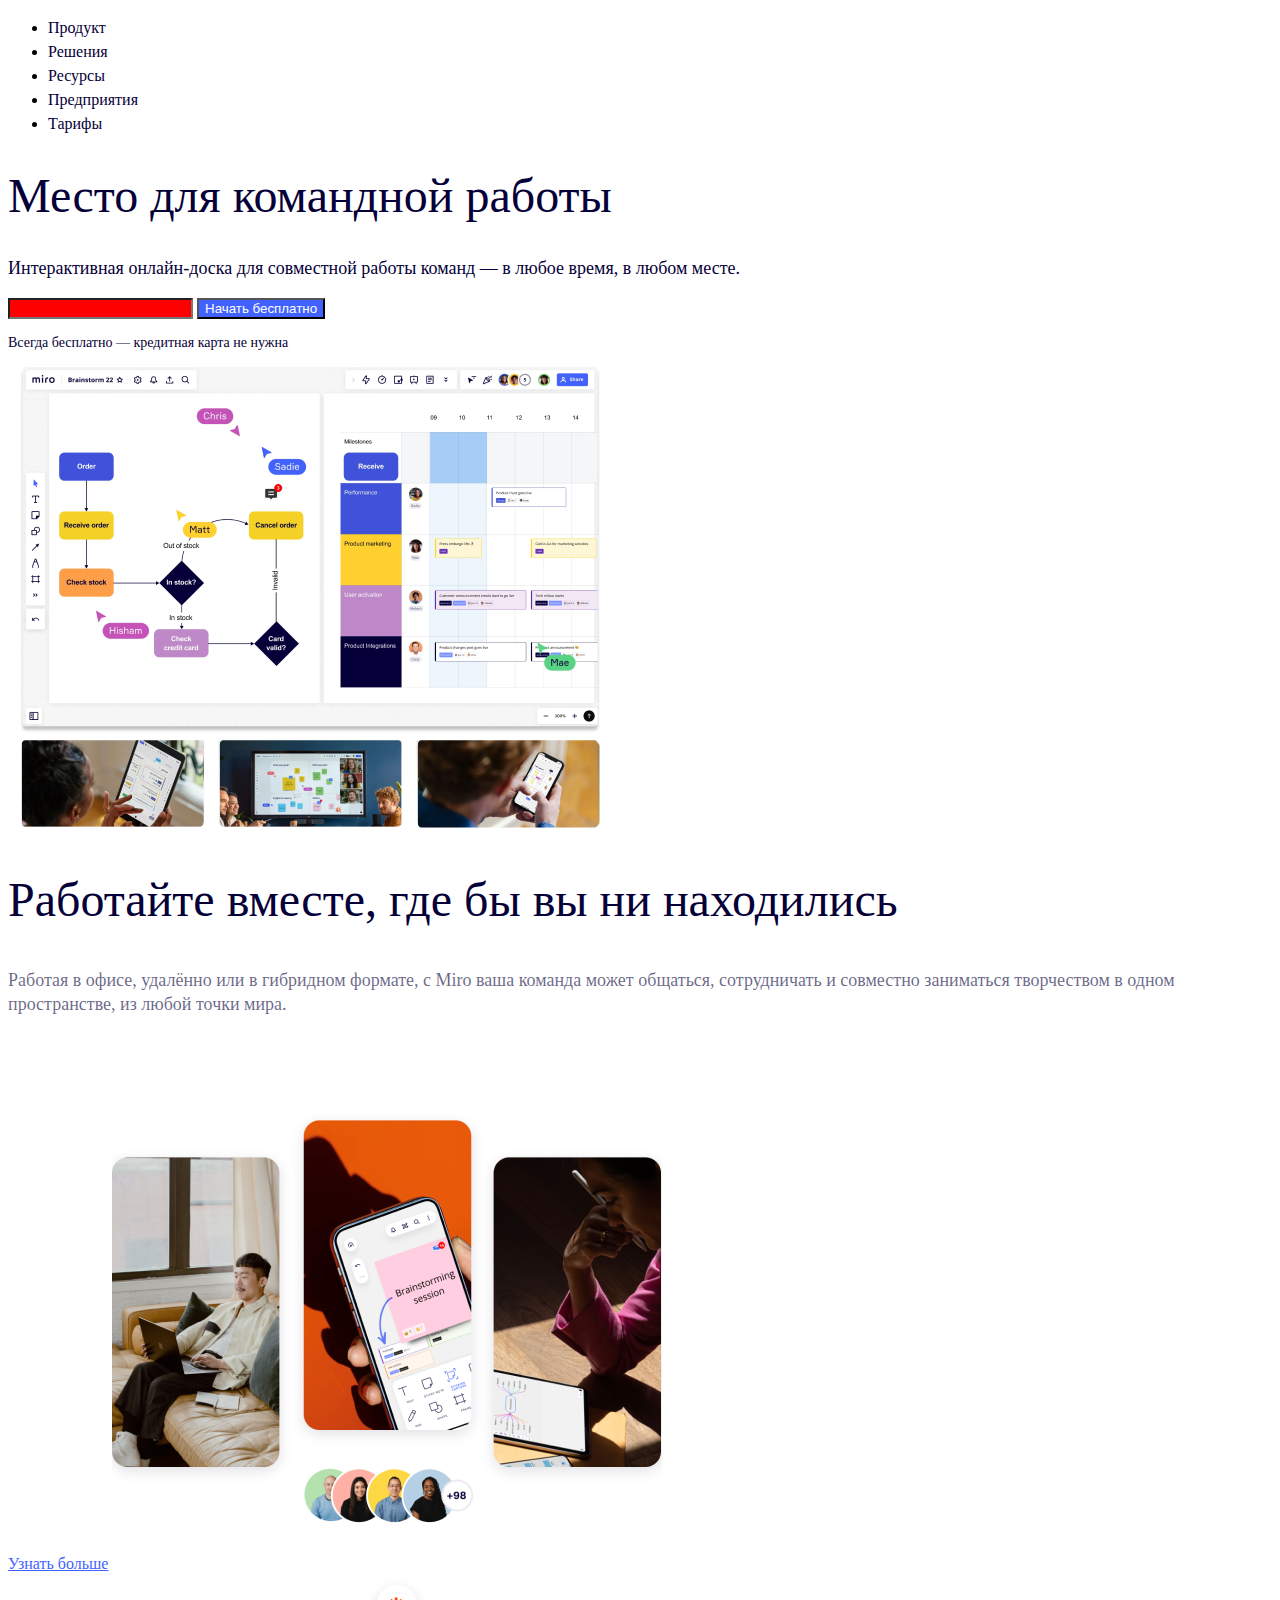
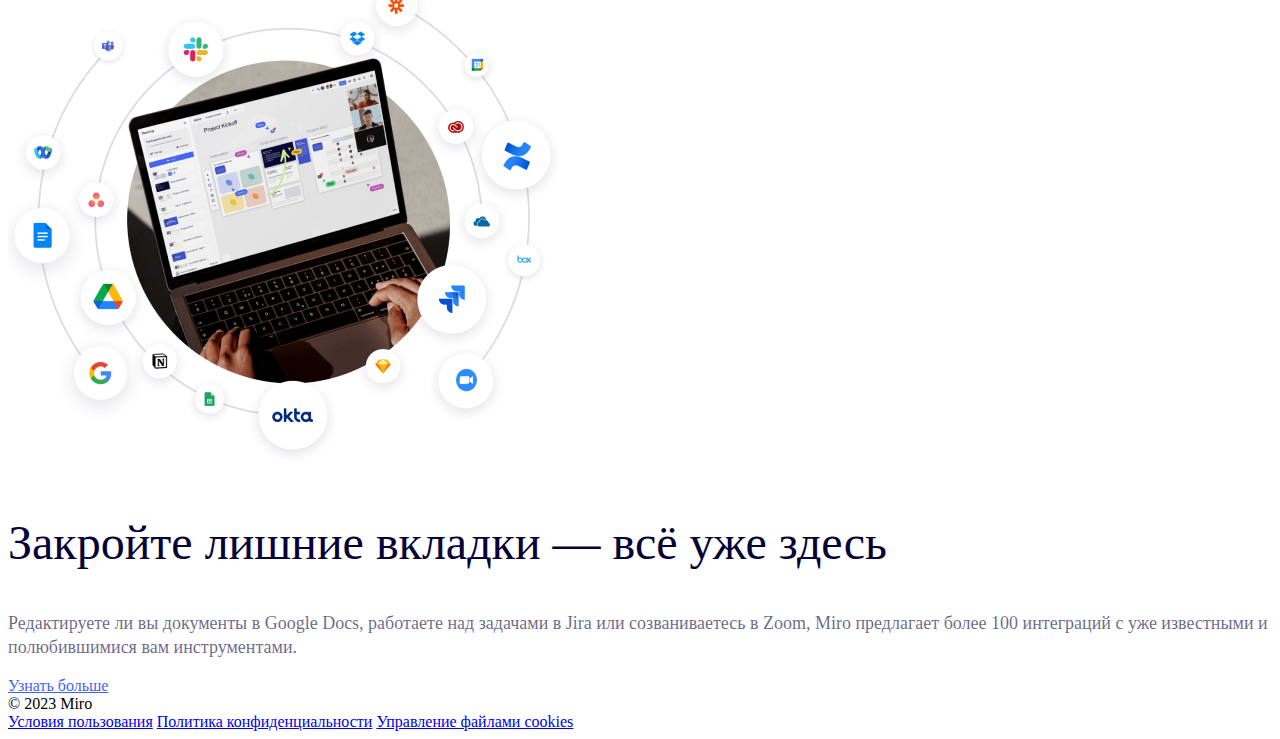
==== 1 - Miro/index.html @ d6096f55 "init" ====
<!DOCTYPE html>
<html lang="en">
  <head>
    <meta charset="UTF-8" />
    <meta http-equiv="X-UA-Compatible" content="IE=edge" />
    <meta name="viewport" content="width=device-width, initial-scale=1.0" />
    <link rel="stylesheet" href="./styles/styles.css" />
    <title>Miro</title>
  </head>
  <body>
    <header>
      <nav>
        <ul>
          <li><a href="">Продукт</a></li>
          <li><a href="">Решения</a></li>
          <li><a href="">Ресурсы</a></li>
          <li><a href="">Предприятия</a></li>
          <li><a href="">Тарифы</a></li>
        </ul>
      </nav>
    </header>
    <main>
      <section>
        <h1>Место для командной работы</h1>
        <p class="heroText">
          Интерактивная онлайн-доска для совместной работы команд — в любое
          время, в любом месте.
        </p>
        <form action="/register" method="get" class="heroForm">
          <input type="email" name="email" id="email" />
          <button id="heroButton">Начать бесплатно</button>
        </form>
        <p>Всегда бесплатно — кредитная карта не нужна</p>
        <img src="./images/hero.png" alt="Изображение экрана работы Miro" />
      </section>
      <section>
        <h2>Работайте вместе, где бы вы ни находились</h2>
        <p class="sectionText">
          Работая в офисе, удалённо или в гибридном формате, с Miro ваша команда
          может общаться, сотрудничать и совместно заниматься творчеством в
          одном пространстве, из любой точки мира.
        </p>
        <a href="#" class="link">Узнать больше</a>
        <img src="./images/1.png" alt="Работа в Miro с мобильных устройств" />
      </section>
      <section>
        <img src="./images/2.png" alt="Сервисы вокруг Miro" />
        <h2>Закройте лишние вкладки — всё уже здесь</h2>
        <p class="sectionText">
          Редактируете ли вы документы в Google Docs, работаете над задачами в
          Jira или созваниваетесь в Zoom, Miro предлагает более 100 интеграций с
          уже известными и полюбившимися вам инструментами.
        </p>
        <a href="#" class="link">Узнать больше</a>
      </section>
    </main>
    <footer>
      <div>&#169; 2023 Miro</div>
      <div>
        <a href="#">Условия пользования</a>
        <a href="#">Политика конфиденциальности</a>
        <a href="#">Управление файлами cookies</a>
      </div>
    </footer>
  </body>
</html>
---- 1 - Miro/styles/styles.css ----
#heroButton {
	background-color: #4262FF;
	color: #FFFFFF;
}

.link {
	color: #4262FF;
	text-decoration: underline;
}

input[type="email"] {
	background-color: red;
}

h1, h2 {
	color: #050038;
	font-weight: 400;
	font-size: 48px;
	line-height: 56px;
}

p {
	font-size: 18px;
	font-weight: 400;
	line-height: 24px;
}

.heroText {
	color: #050038;
}

.sectionText {
	color: #05003899;
}
/* любые элементы-потомки (вложенные) в header, а если с haeder > a, то только дочерние (вложенные на 1 уровень)*/
header a {
	color: #050038;
	text-decoration: none;
	font-size: 16px;
	font-weight: 400;
	line-height: 24px;
}

/* соседи */
.heroForm + p{
	font-size: 14px;
	font-weight: 400;
	line-height: 20px;
	color: #050038;
}
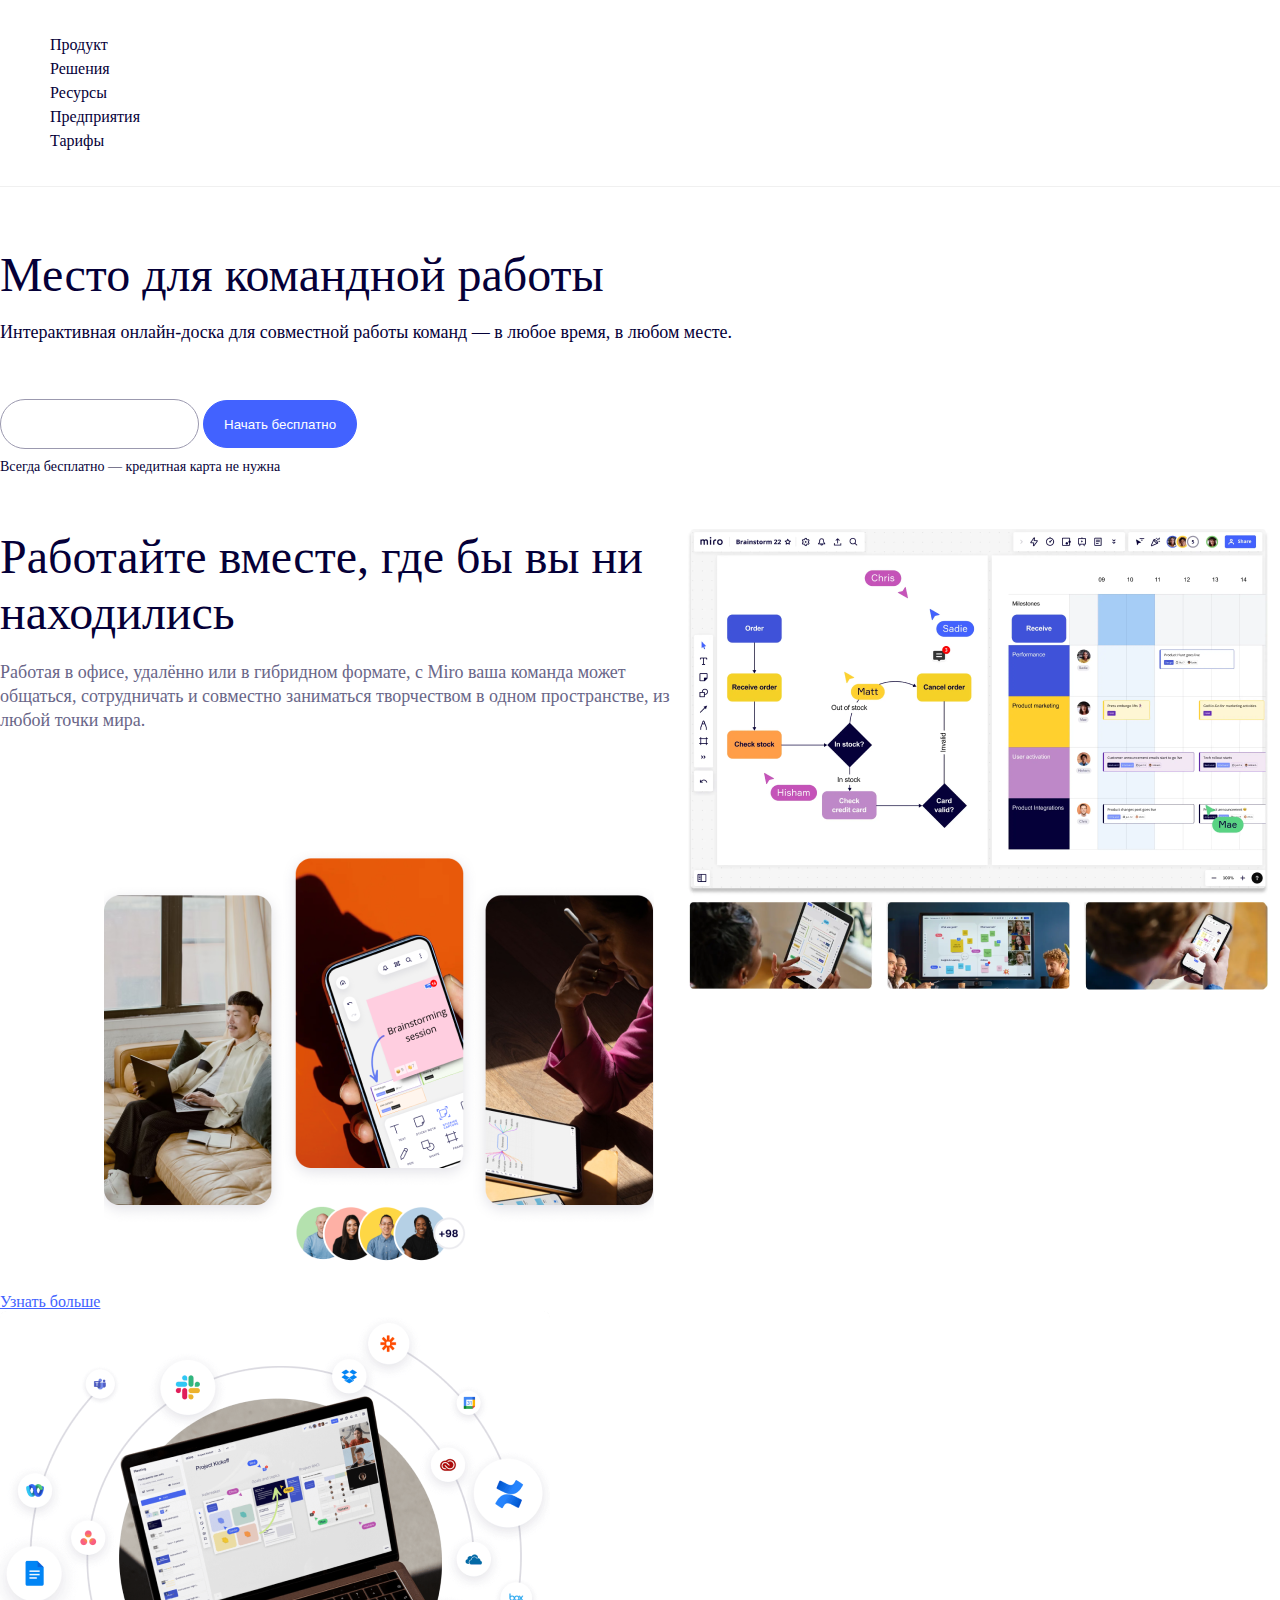
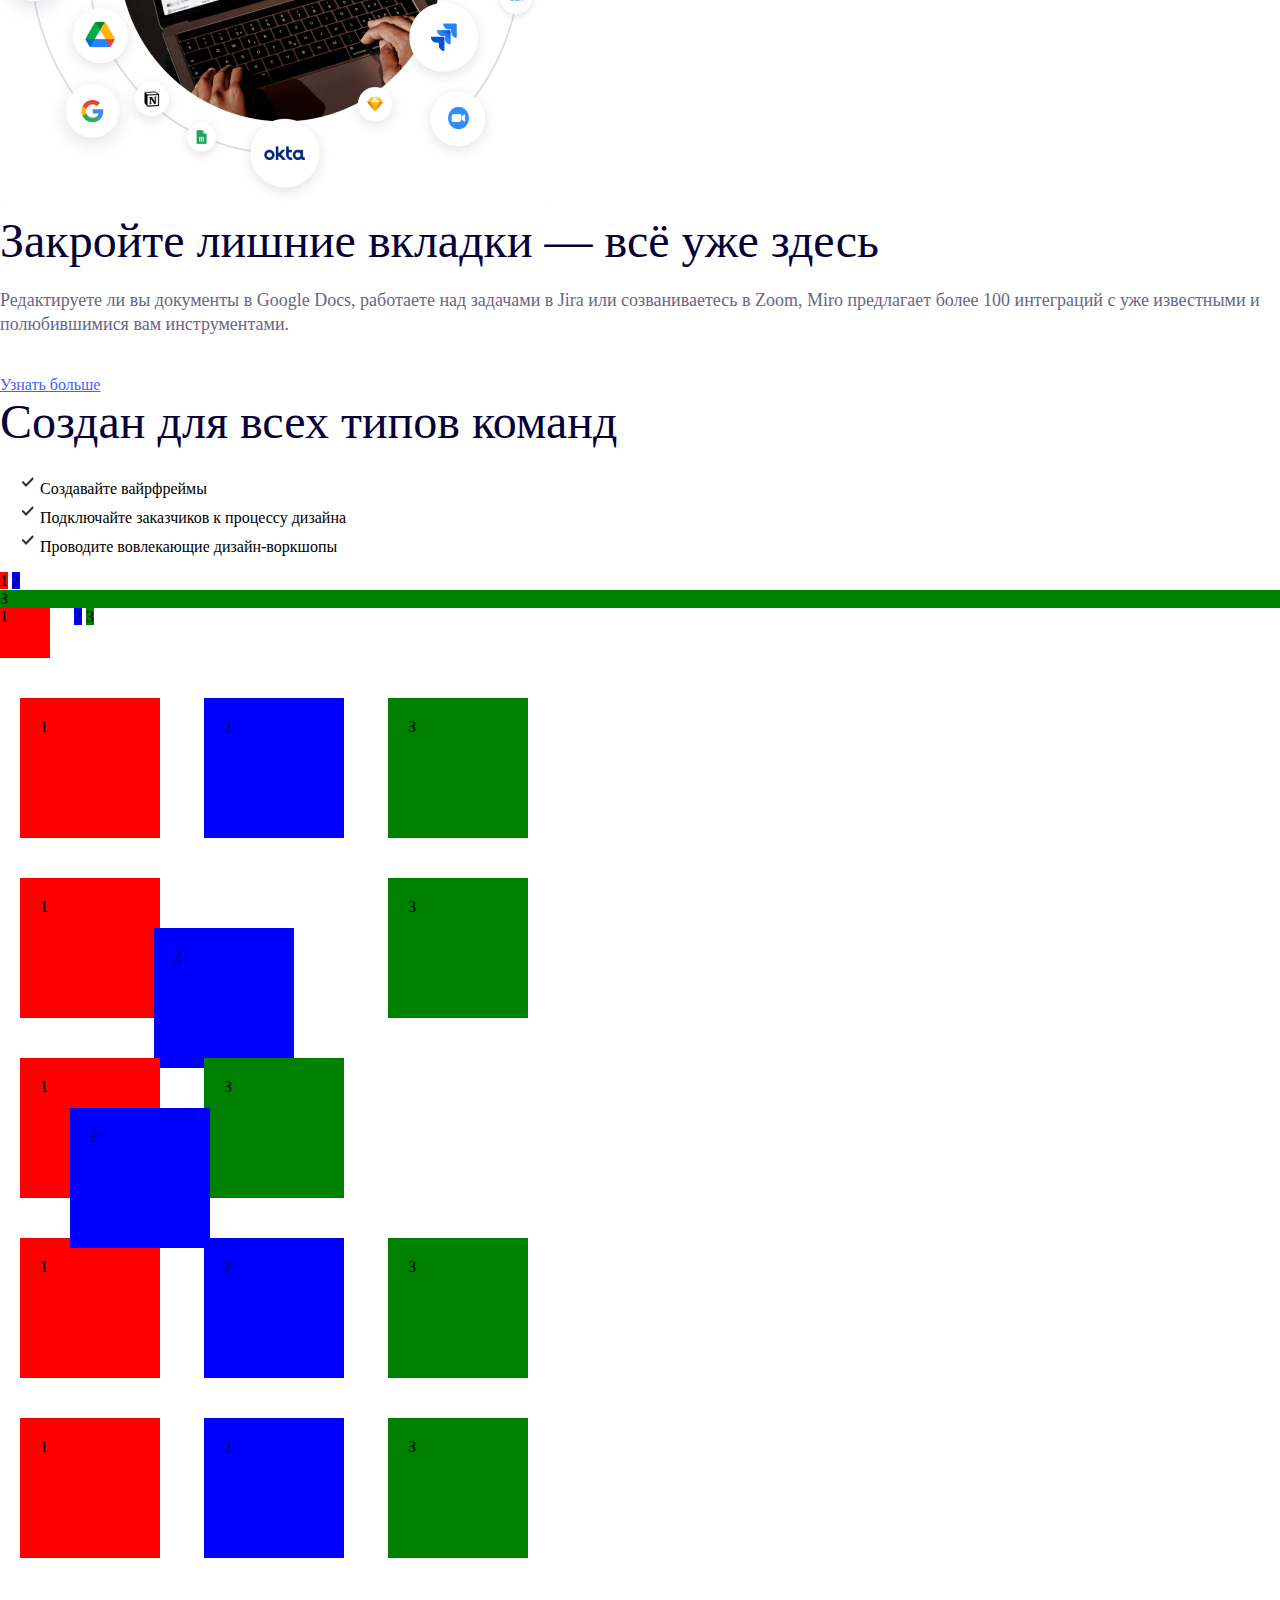
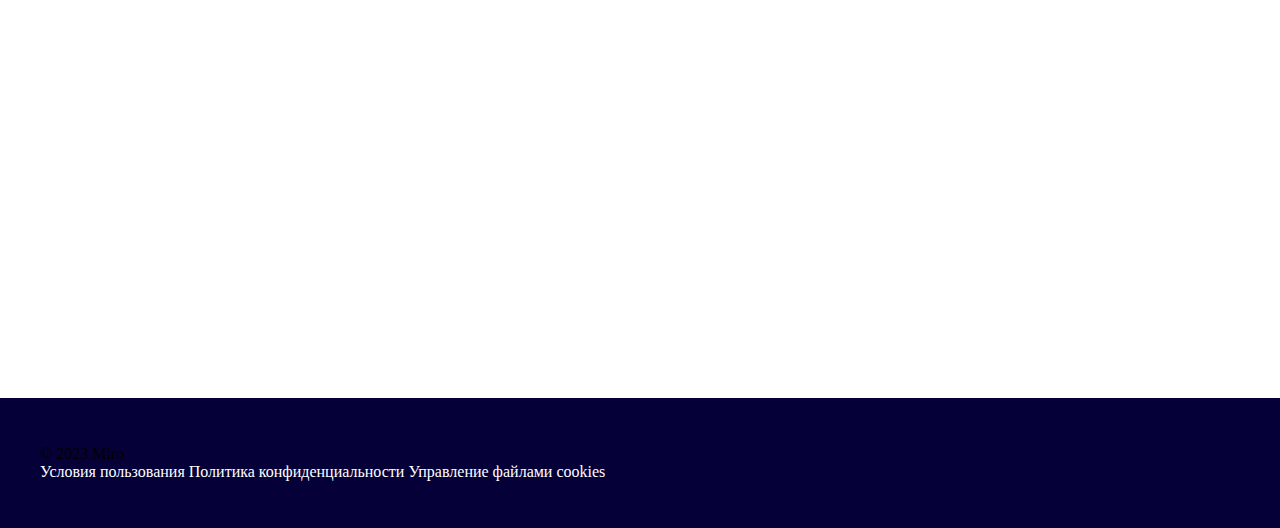
==== commit cf1ae082: "postitioning" ====
--- a/1 - Miro/index.html
+++ b/1 - Miro/index.html
@@ -5,17 +5,18 @@
     <meta http-equiv="X-UA-Compatible" content="IE=edge" />
     <meta name="viewport" content="width=device-width, initial-scale=1.0" />
     <link rel="stylesheet" href="./styles/styles.css" />
+    <!-- <link rel="stylesheet" href="./styles/anoter-style.css" /> -->
     <title>Miro</title>
   </head>
   <body>
     <header>
       <nav>
         <ul>
-          <li><a href="">Продукт</a></li>
-          <li><a href="">Решения</a></li>
-          <li><a href="">Ресурсы</a></li>
-          <li><a href="">Предприятия</a></li>
-          <li><a href="">Тарифы</a></li>
+          <li><a href="#">Продукт</a></li>
+          <li><a href="#">Решения</a></li>
+          <li><a href="#">Ресурсы</a></li>
+          <li><a href="#">Предприятия</a></li>
+          <li><a href="#">Тарифы</a></li>
         </ul>
       </nav>
     </header>
@@ -28,10 +29,14 @@
         </p>
         <form action="/register" method="get" class="heroForm">
           <input type="email" name="email" id="email" />
-          <button id="heroButton">Начать бесплатно</button>
+          <button id="heroButton" class="test test2">Начать бесплатно</button>
         </form>
         <p>Всегда бесплатно — кредитная карта не нужна</p>
-        <img src="./images/hero.png" alt="Изображение экрана работы Miro" />
+        <img
+          src="./images/hero.png"
+          alt="Изображение экрана работы Miro"
+          id="heroImage"
+        />
       </section>
       <section>
         <h2>Работайте вместе, где бы вы ни находились</h2>
@@ -53,6 +58,54 @@
         </p>
         <a href="#" class="link">Узнать больше</a>
       </section>
+      <section>
+        <h2>Создан для всех типов команд</h2>
+        <ul class="sectionList">
+          <li>Создавайте вайрфреймы</li>
+          <li>Подключайте заказчиков к процессу дизайна</li>
+          <li>Проводите вовлекающие дизайн-воркшопы</li>
+        </ul>
+      </section>
+      <section>
+        <div class="divR">1</div>
+        <div class="divB">2</div>
+        <div class="divG">3</div>
+      </section>
+      <section>
+        <span class="spanR" style="background: red">1</span>
+        <span class="spanB" style="background: blue">2</span>
+        <span class="spanG" style="background: green">3</span>
+      </section>
+
+      <section class="static">
+        <div class="cl1">1</div>
+        <div class="cl2">2</div>
+        <div class="cl3">3</div>
+      </section>
+
+      <section class="relative">
+        <div class="cl1">1</div>
+        <div class="cl2">2</div>
+        <div class="cl3">3</div>
+      </section>
+
+      <section class="absolute">
+        <div class="cl1">1</div>
+        <div class="cl2">2</div>
+        <div class="cl3">3</div>
+      </section>
+
+      <section class="fixed">
+        <div class="cl1">1</div>
+        <div class="cl2">2</div>
+        <div class="cl3">3</div>
+      </section>
+
+      <section class="sticky">
+        <div class="cl1">1</div>
+        <div class="cl2">2</div>
+        <div class="cl3">3</div>
+      </section>
     </main>
     <footer>
       <div>&#169; 2023 Miro</div>
--- a/1 - Miro/styles/styles.css
+++ b/1 - Miro/styles/styles.css
@@ -1,50 +1,232 @@
+body {
+	margin: 0;
+}
+
+h1 {
+	margin: 0 0 17px 0;
+}
+
+h2 {
+	margin: 0 0 19px 0;
+}
+
+h1, h2 {
+	font-weight: 400;
+	font-size: 48px;
+	line-height: 56px;
+	color: #050038;
+}
+
+p {
+	font-weight: 400;
+	font-size: 18px;
+	line-height: 24px;
+}
+
+
+header a {
+	font-weight: 400;
+	font-size: 16px;
+	line-height: 24px;
+	color: #050038;
+	text-decoration: none;
+}
+
+
+nav {
+	padding: 33px 50px;
+	border-bottom: 1px solid #F0F0F0;
+	margin-bottom: 60px;
+}
+
+nav ul {
+	list-style: none;
+	padding: 0;
+	margin: 0;
+}
+
+footer {
+	background: #050038;
+	padding: 47px 40px;
+}
+
+footer a {
+	color: white;
+	text-decoration: none;
+}
+
+.heroForm+p {
+	font-weight: 400;
+	font-size: 14px;
+	line-height: 20px;
+	color: #050038;
+	margin: 8px 0 52px 0;
+}
+
+.heroText {
+	color: #050038;
+	margin: 0 0 55px 0;
+}
+
+.sectionText {
+	color: #696688;
+	margin: 0 0 40px 0;
+}
+
 #heroButton {
 	background-color: #4262FF;
 	color: #FFFFFF;
 }
 
+#heroButton:hover {
+	background-color: #122db6;
+}
+
+#heroButton:active {
+	background-color: #071766;
+}
+
+#heroImage {
+	float: right;
+}
+
+.heroForm input {
+	border-radius: 32px;
+	border: 1px solid #9B99AF;
+	height: 38px;
+	padding: 5px 10px;
+}
+
+.heroForm button {
+	height: 48px;
+	border: 1px solid #4262FF;
+	border-radius: 32px;
+	padding: 10px 20px;
+}
+
+.heroForm input:focus {
+	background-color: aliceblue;
+}
+
 .link {
 	color: #4262FF;
 	text-decoration: underline;
 }
 
-input[type="email"] {
-	background-color: red;
-}
-
-h1, h2 {
-	color: #050038;
-	font-weight: 400;
-	font-size: 48px;
-	line-height: 56px;
-}
-
-p {
-	font-size: 18px;
-	font-weight: 400;
-	line-height: 24px;
-}
-
-.heroText {
-	color: #050038;
-}
-
-.sectionText {
-	color: #05003899;
-}
-/* любые элементы-потомки (вложенные) в header, а если с haeder > a, то только дочерние (вложенные на 1 уровень)*/
-header a {
-	color: #050038;
-	text-decoration: none;
-	font-size: 16px;
-	font-weight: 400;
-	line-height: 24px;
-}
-
-/* соседи */
-.heroForm + p{
-	font-size: 14px;
-	font-weight: 400;
-	line-height: 20px;
-	color: #050038;
+.link:hover {
+	color: #122db6;
+}
+
+.sectionList {
+	list-style: none;
+	/* list-style: url('../images/check.svg'); */
+}
+
+.sectionList li::marker {
+	content: url('../images/check.svg');
+}
+
+.experimentBlue {
+	background: #071766;
+	width: 400px;
+	height: 400px;
+	color: white;
+	padding: 10px 20px 50px 30px;
+	border: 5px solid #696688;
+	margin: 10px auto;
+}
+
+.divR {
+	background: red;
+	display: inline;
+	margin-bottom: 20px;
+}
+.divB {
+	background: blue;
+	display: inline;
+	margin-bottom: 20px;
+}
+.divG {
+	background: green;
+}
+
+
+.spanR {
+	display: inline-block;
+	background: red;
+	margin-bottom: 20px;
+	margin-right: 20px;
+	width: 50px;
+	height: 50px;
+}
+.spanB {
+	background: blue;
+}
+.spanG {
+	background: green;
+}
+
+
+.static .cl2 {
+	position: static;
+}
+
+.relative .cl2 {
+	position: relative;
+	top: 50px;
+	left: -50px;
+}
+
+.absolute { 
+	position: relative;
+}
+/* если не указать relative для класса absolute, то cl2 отпозиционируется относительно всего окна (тк ищет первый relative родителя) */
+.absolute .cl2 {
+	position: absolute;
+	top: 50px;
+	left: 50px;
+}
+
+
+.fixed .cl2 {
+	/* position: fixed; */
+	top: 50px;
+	right: 50px;
+}
+
+.sticky {
+	height: 600px;
+}
+
+.sticky .cl2 {
+	position: sticky;
+	top: 50px;	
+}
+
+.cl1 {
+	background: red;
+	display: inline-block;
+	padding: 20px;
+	margin: 20px;
+	width: 100px;
+	height: 100px;
+}
+
+.cl2 {
+	background: blue;
+	display: inline-block;
+	padding: 20px;
+	margin: 20px;
+	width: 100px;
+	height: 100px;
+}
+
+
+.cl3 {
+	background: green;
+	display: inline-block;
+	padding: 20px;
+	margin: 20px;
+	width: 100px;
+	height: 100px;
 }--- a/1 - Miro/styles/anoter-style.css
+++ b/1 - Miro/styles/anoter-style.css
@@ -0,0 +1,3 @@
+.experiment {
+	background: green;
+}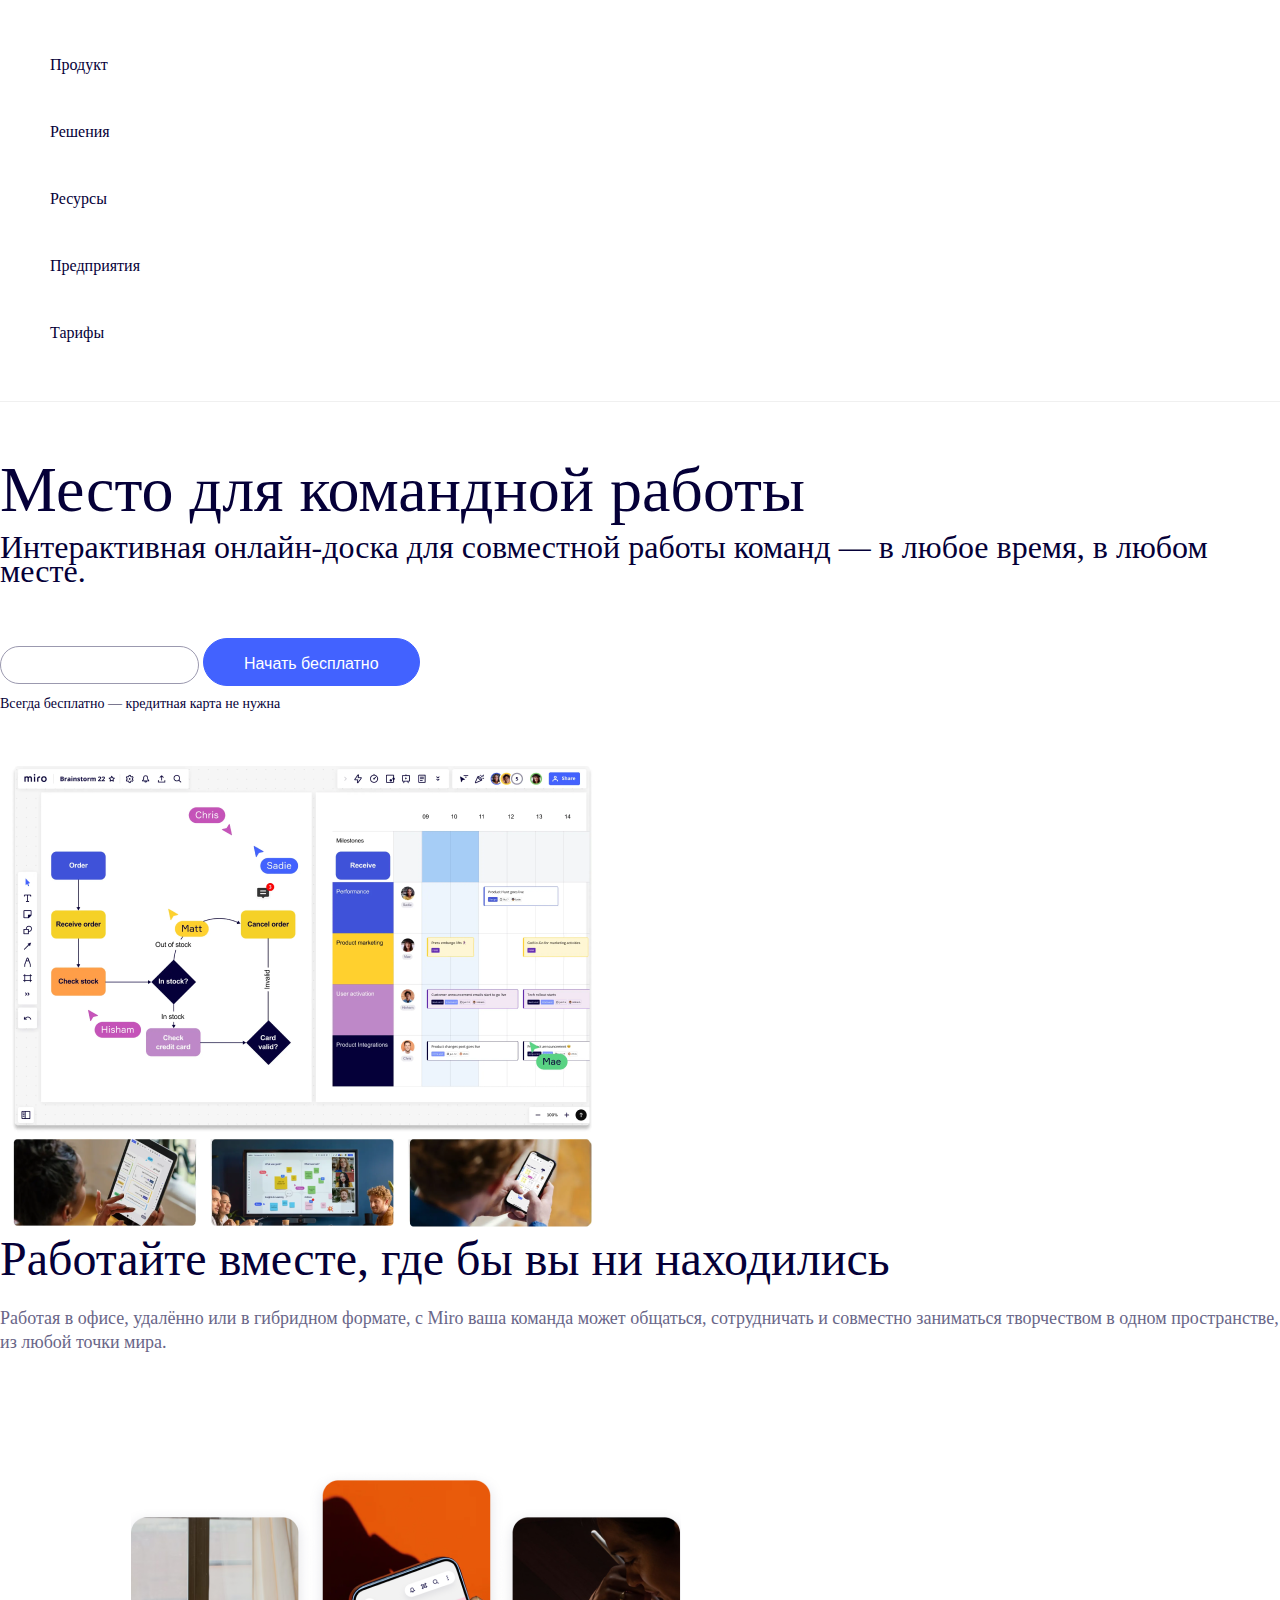
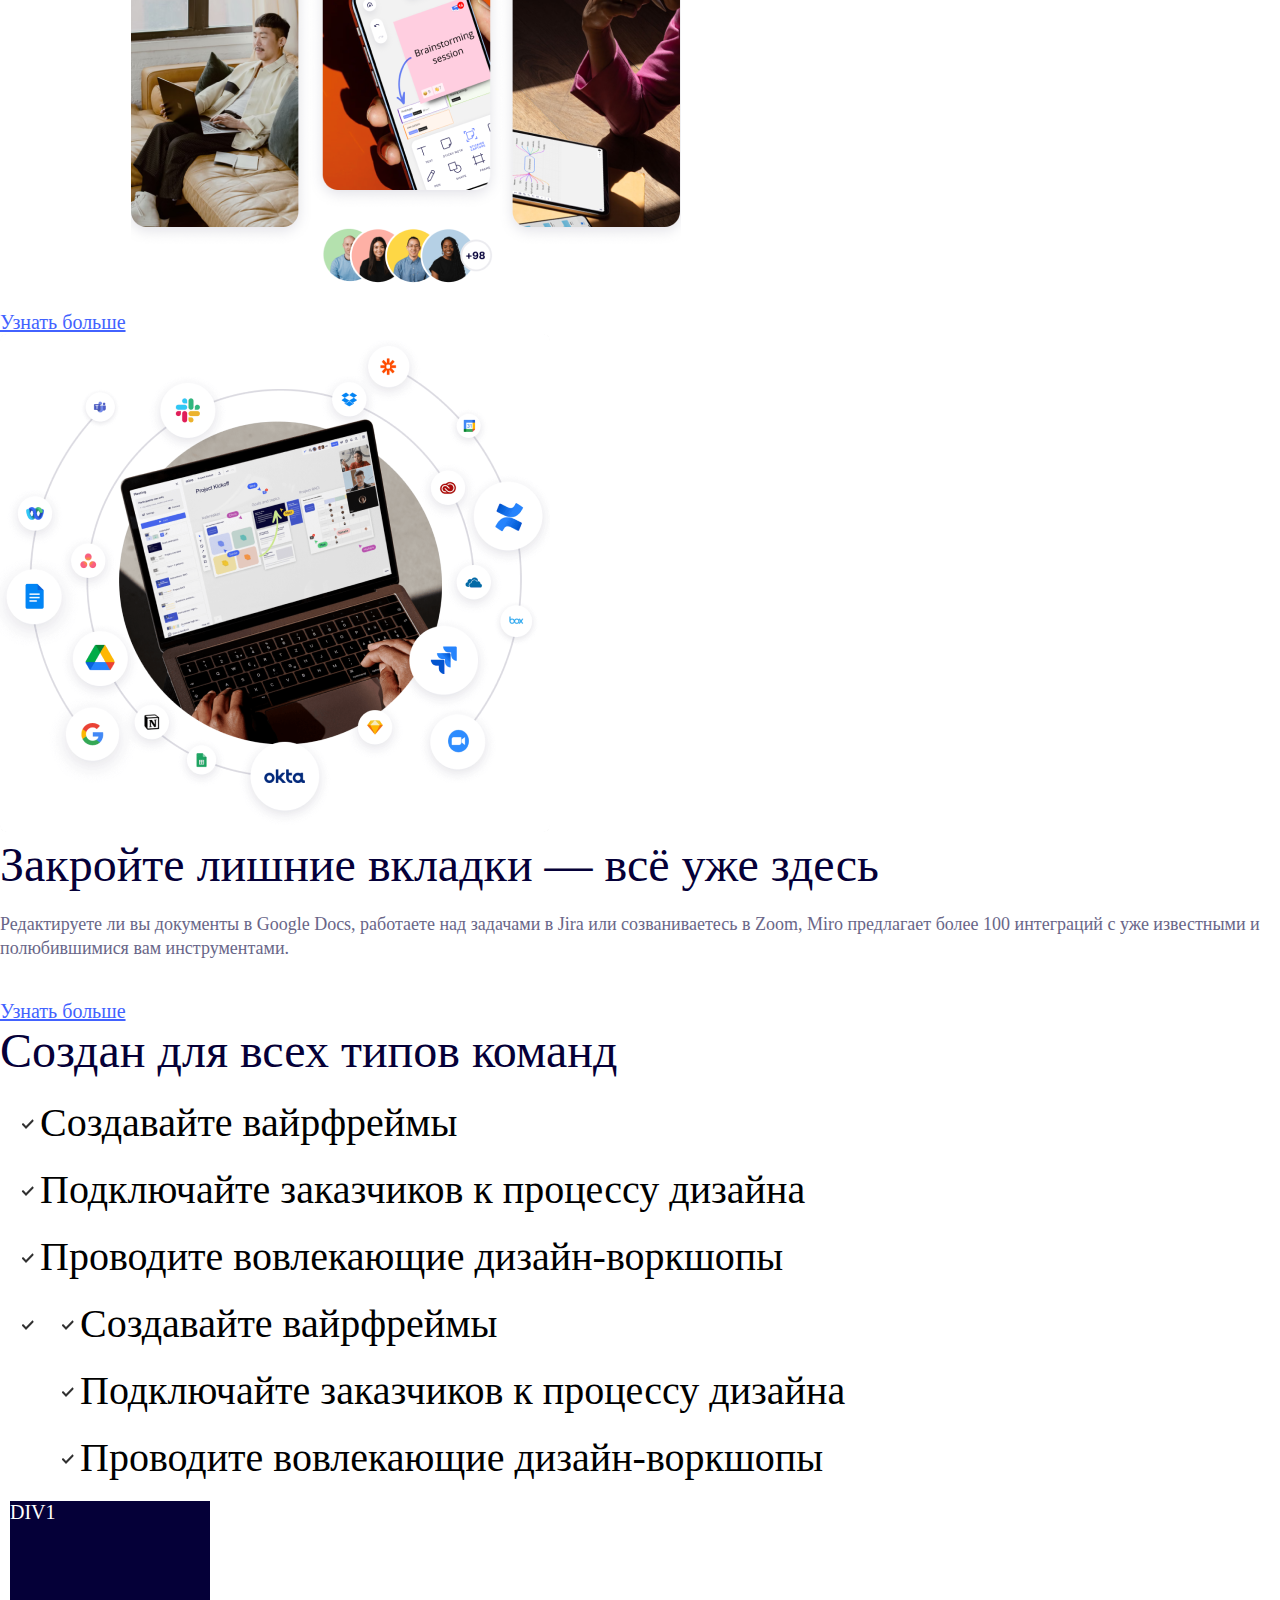
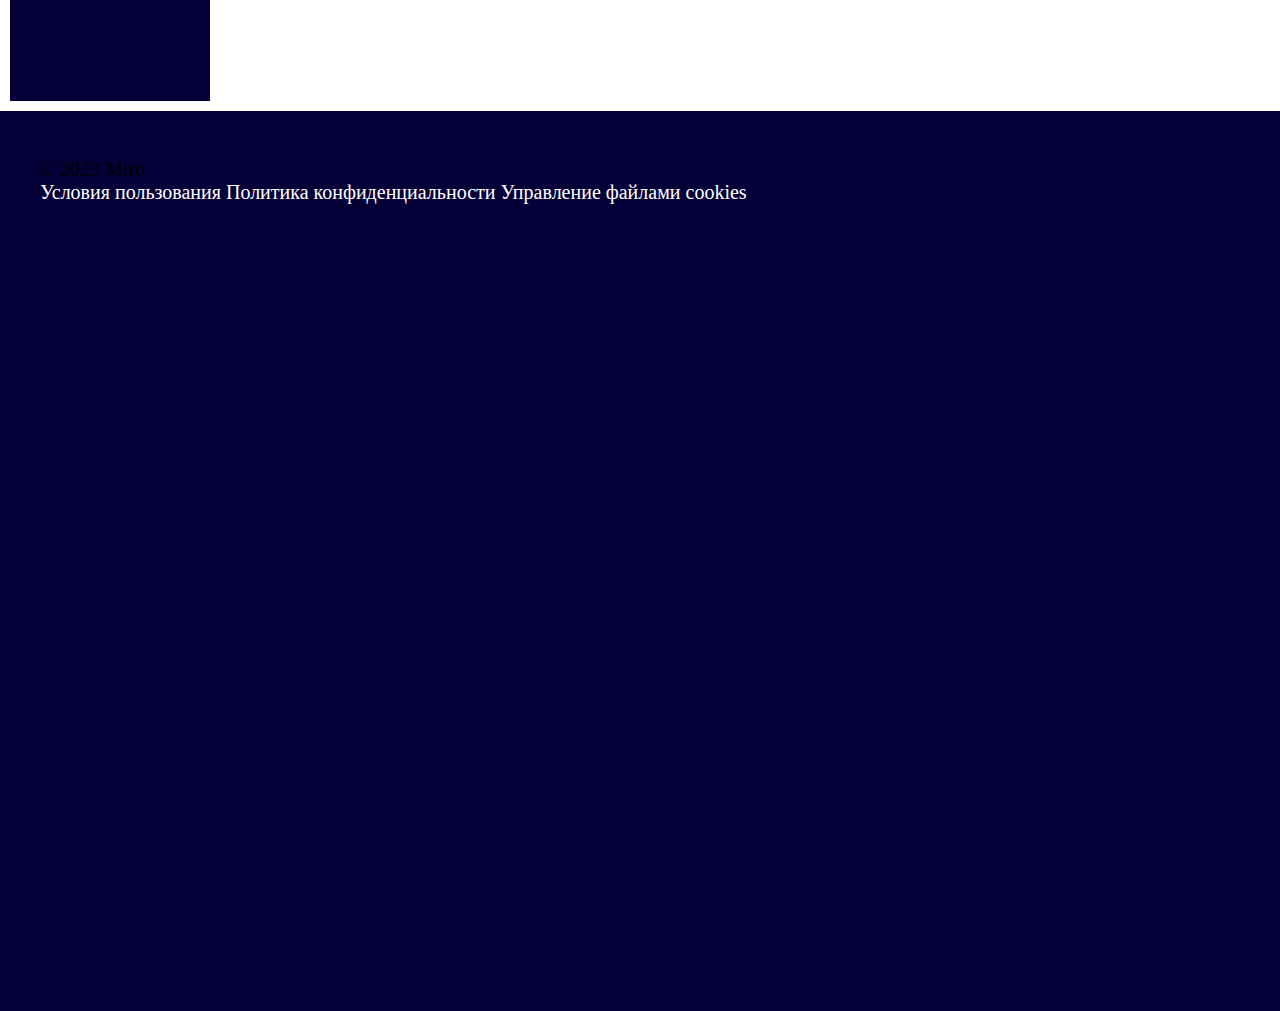
==== commit f54b56d1: "transitions + animations" ====
--- a/1 - Miro/index.html
+++ b/1 - Miro/index.html
@@ -21,7 +21,7 @@
       </nav>
     </header>
     <main>
-      <section>
+      <section id="hero">
         <h1>Место для командной работы</h1>
         <p class="heroText">
           Интерактивная онлайн-доска для совместной работы команд — в любое
@@ -64,47 +64,17 @@
           <li>Создавайте вайрфреймы</li>
           <li>Подключайте заказчиков к процессу дизайна</li>
           <li>Проводите вовлекающие дизайн-воркшопы</li>
+          <li>
+            <ul class="sectionList">
+              <li>Создавайте вайрфреймы</li>
+              <li>Подключайте заказчиков к процессу дизайна</li>
+              <li>Проводите вовлекающие дизайн-воркшопы</li>
+            </ul>
+          </li>
         </ul>
       </section>
-      <section>
-        <div class="divR">1</div>
-        <div class="divB">2</div>
-        <div class="divG">3</div>
-      </section>
-      <section>
-        <span class="spanR" style="background: red">1</span>
-        <span class="spanB" style="background: blue">2</span>
-        <span class="spanG" style="background: green">3</span>
-      </section>
-
-      <section class="static">
-        <div class="cl1">1</div>
-        <div class="cl2">2</div>
-        <div class="cl3">3</div>
-      </section>
-
-      <section class="relative">
-        <div class="cl1">1</div>
-        <div class="cl2">2</div>
-        <div class="cl3">3</div>
-      </section>
-
-      <section class="absolute">
-        <div class="cl1">1</div>
-        <div class="cl2">2</div>
-        <div class="cl3">3</div>
-      </section>
-
-      <section class="fixed">
-        <div class="cl1">1</div>
-        <div class="cl2">2</div>
-        <div class="cl3">3</div>
-      </section>
-
-      <section class="sticky">
-        <div class="cl1">1</div>
-        <div class="cl2">2</div>
-        <div class="cl3">3</div>
+      <section class="exp">
+        <div>DIV1</div>
       </section>
     </main>
     <footer>
--- a/1 - Miro/styles/styles.css
+++ b/1 - Miro/styles/styles.css
@@ -1,3 +1,7 @@
+* {
+	box-sizing: border-box;
+}
+
 body {
 	margin: 0;
 }
@@ -76,18 +80,19 @@
 #heroButton {
 	background-color: #4262FF;
 	color: #FFFFFF;
+	transition: background-color 1s, border-radius 1s 0.5s;
+
 }
 
 #heroButton:hover {
 	background-color: #122db6;
+		border-radius: 50%;
+		
 }
 
 #heroButton:active {
 	background-color: #071766;
-}
-
-#heroImage {
-	float: right;
+
 }
 
 .heroForm input {
@@ -136,97 +141,80 @@
 	margin: 10px auto;
 }
 
-.divR {
-	background: red;
-	display: inline;
-	margin-bottom: 20px;
-}
-.divB {
-	background: blue;
-	display: inline;
-	margin-bottom: 20px;
-}
-.divG {
-	background: green;
-}
-
-
-.spanR {
-	display: inline-block;
-	background: red;
-	margin-bottom: 20px;
-	margin-right: 20px;
-	width: 50px;
-	height: 50px;
-}
-.spanB {
-	background: blue;
-}
-.spanG {
-	background: green;
-}
-
-
-.static .cl2 {
-	position: static;
-}
-
-.relative .cl2 {
-	position: relative;
-	top: 50px;
-	left: -50px;
-}
-
-.absolute { 
-	position: relative;
-}
-/* если не указать relative для класса absolute, то cl2 отпозиционируется относительно всего окна (тк ищет первый relative родителя) */
-.absolute .cl2 {
-	position: absolute;
-	top: 50px;
-	left: 50px;
-}
-
-
-.fixed .cl2 {
-	/* position: fixed; */
-	top: 50px;
-	right: 50px;
-}
-
-.sticky {
-	height: 600px;
-}
-
-.sticky .cl2 {
-	position: sticky;
-	top: 50px;	
-}
-
-.cl1 {
-	background: red;
-	display: inline-block;
-	padding: 20px;
-	margin: 20px;
-	width: 100px;
-	height: 100px;
-}
-
-.cl2 {
-	background: blue;
-	display: inline-block;
-	padding: 20px;
-	margin: 20px;
-	width: 100px;
-	height: 100px;
-}
-
-
-.cl3 {
-	background: green;
-	display: inline-block;
-	padding: 20px;
-	margin: 20px;
-	width: 100px;
-	height: 100px;
-}+#hero {
+	font-size: 16px;
+}
+
+h1 {
+	font-size: 4em;
+}
+
+.heroText {
+	font-size: 2em;
+}
+
+#heroButton {
+	height: 3em;
+	border: 1px solid #4262FF;
+	border-radius: 32px;
+	padding: 1em 2.5em;
+	font-size: 1em;
+}
+
+ul > li {
+	font-size: 2rem;
+	margin-bottom: 1rem;
+} 
+
+
+html {
+	font-size: 20px;
+}
+
+footer {
+	height: 100vh;
+	width: 100%;
+}
+
+
+.exp div {
+	width: 200px;
+	height: 200px;
+	background-color: #050038;
+	margin: 10px;
+	color: white;
+	font-size: 20px;
+	/* animation: my-move 2s ease forwards; */
+
+		animation-name: my-move;
+	animation-duration: 2s;
+	animation-timing-function: ease;
+	animation-fill-mode: forwards;
+	
+	animation-iteration-count: infinite;
+	/* animation-direction: alternate; */
+}
+
+
+.exp:hover div {
+	animation-play-state: paused;
+}
+
+
+@keyframes my-move {
+25% {
+		transform: translateX(100%);
+	}
+
+	50% {
+		transform: translateX(100%) translateY(-100%);
+	}
+
+	75% {
+		transform: translateX(0%) translateY(-100%)
+	}
+
+	100% {
+		transform: translateX(0%) translateY(0%);
+	}
+}
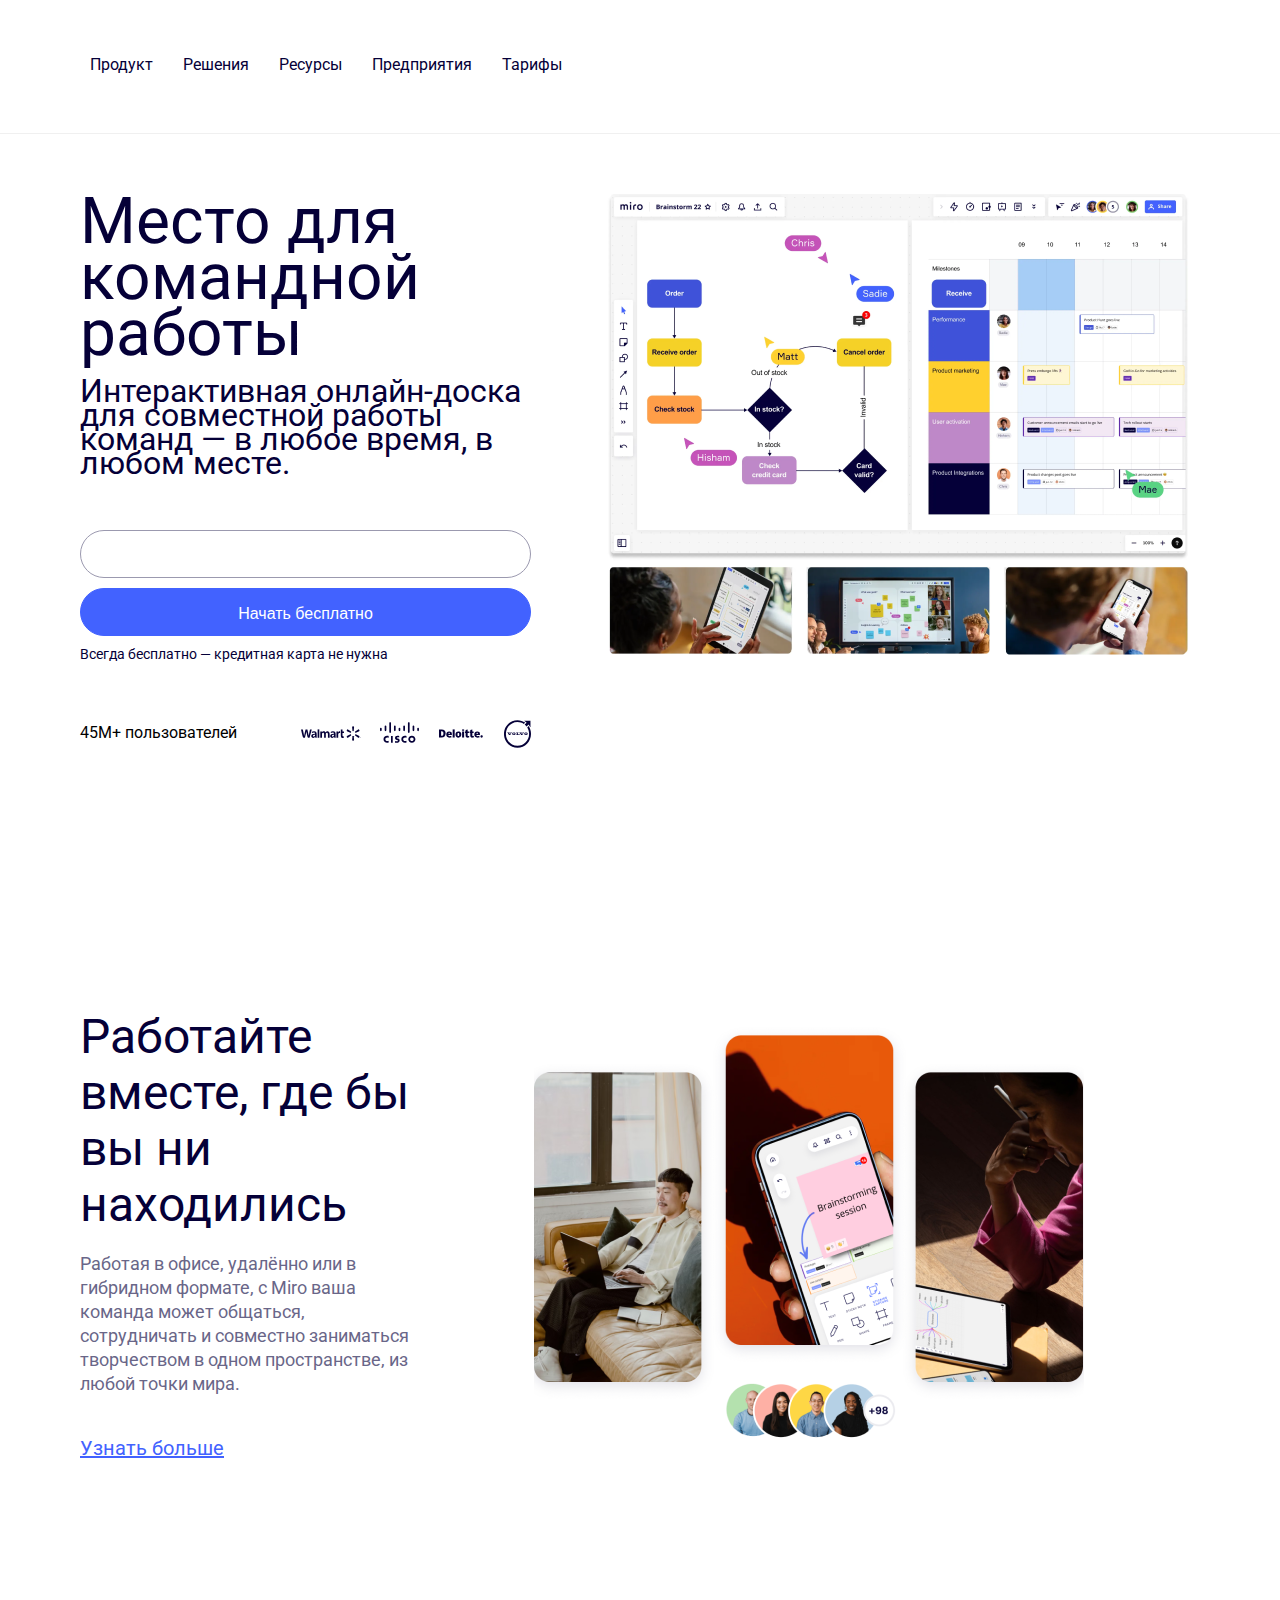
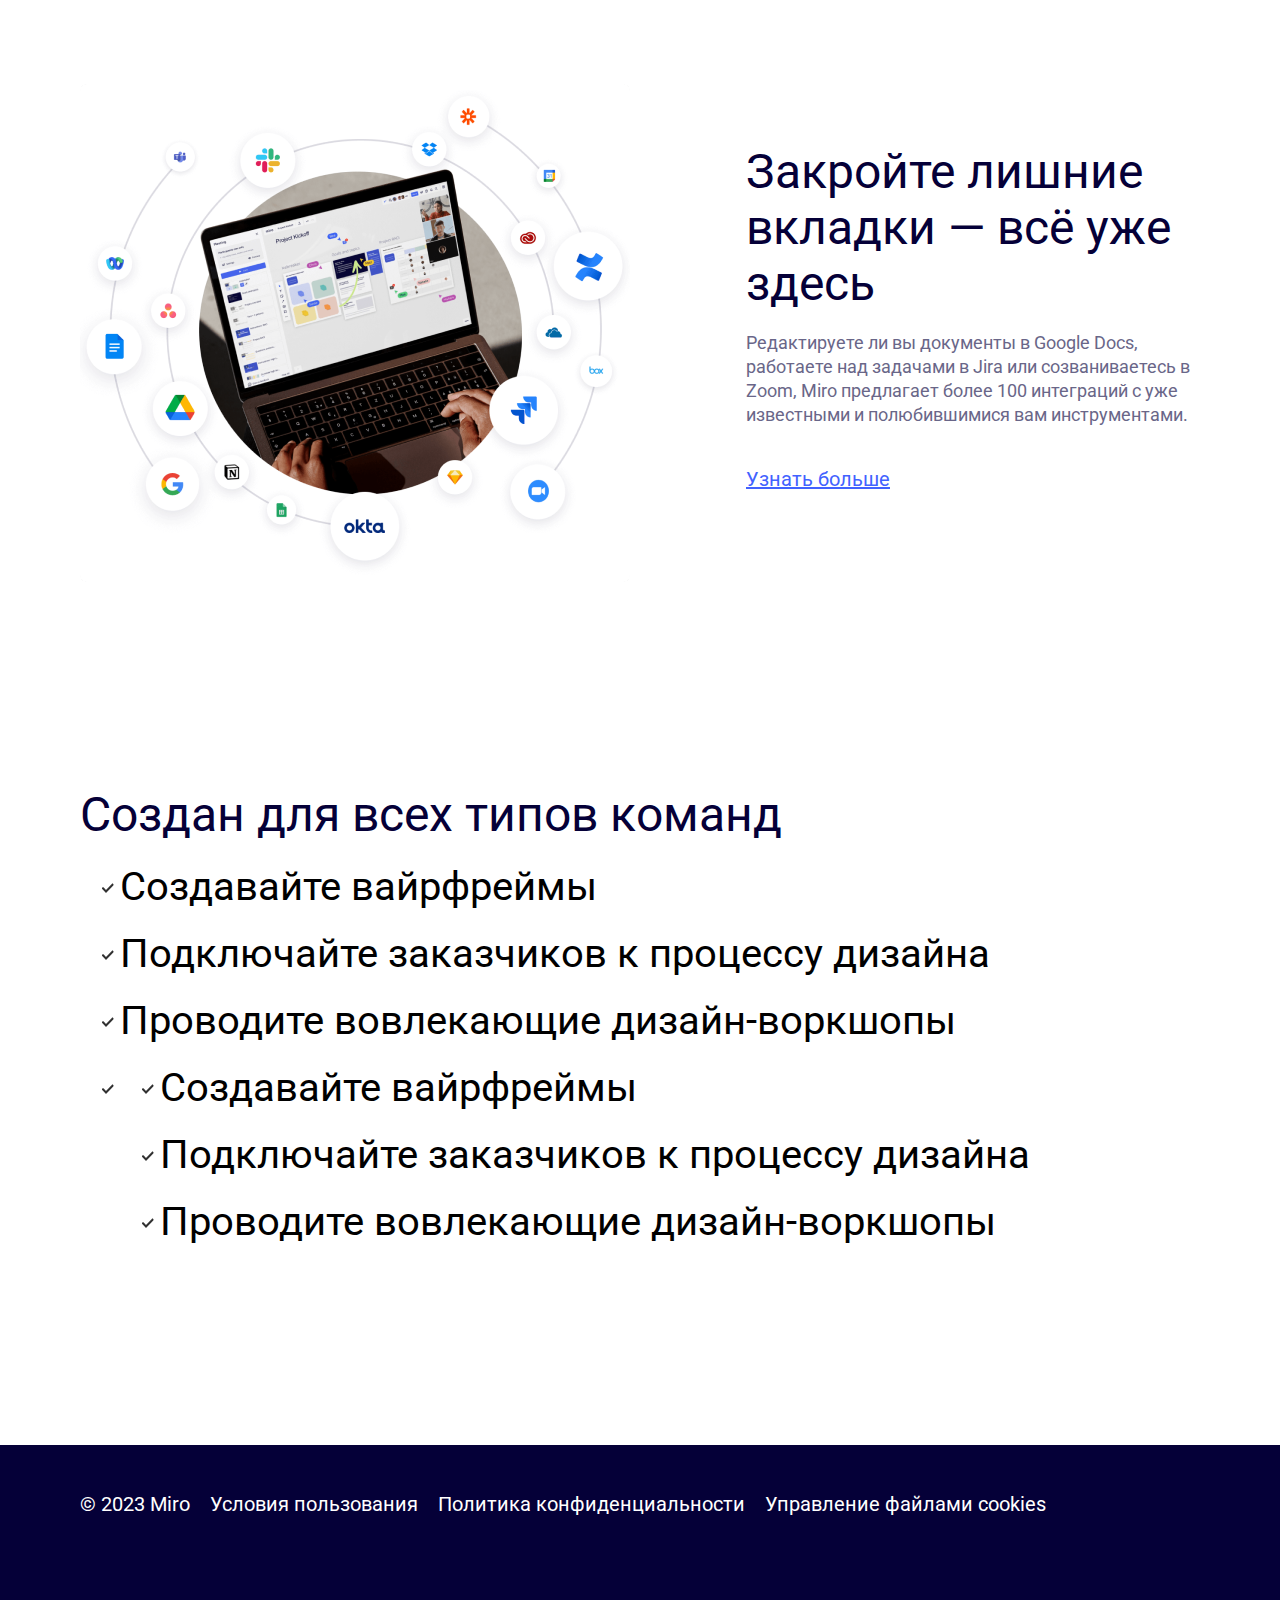
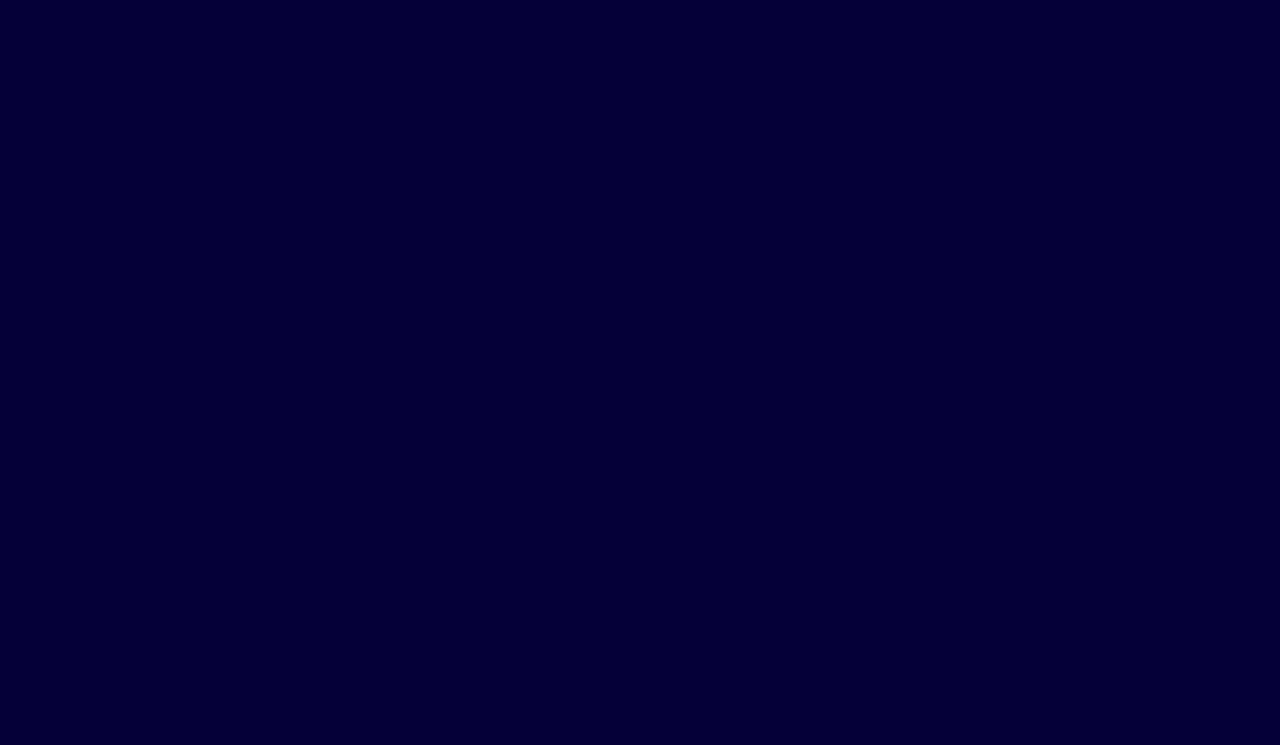
==== commit 261bf9b9: "flex practice (Witohout metodology)" ====
--- a/1 - Miro/index.html
+++ b/1 - Miro/index.html
@@ -6,6 +6,12 @@
     <meta name="viewport" content="width=device-width, initial-scale=1.0" />
     <link rel="stylesheet" href="./styles/styles.css" />
     <!-- <link rel="stylesheet" href="./styles/anoter-style.css" /> -->
+    <link rel="preconnect" href="https://fonts.googleapis.com" />
+    <link rel="preconnect" href="https://fonts.gstatic.com" crossorigin />
+    <link
+      href="https://fonts.googleapis.com/css2?family=Roboto:wght@400;700&display=swap"
+      rel="stylesheet"
+    />
     <title>Miro</title>
   </head>
   <body>
@@ -22,41 +28,60 @@
     </header>
     <main>
       <section id="hero">
-        <h1>Место для командной работы</h1>
-        <p class="heroText">
-          Интерактивная онлайн-доска для совместной работы команд — в любое
-          время, в любом месте.
-        </p>
-        <form action="/register" method="get" class="heroForm">
-          <input type="email" name="email" id="email" />
-          <button id="heroButton" class="test test2">Начать бесплатно</button>
-        </form>
-        <p>Всегда бесплатно — кредитная карта не нужна</p>
-        <img
-          src="./images/hero.png"
-          alt="Изображение экрана работы Miro"
-          id="heroImage"
-        />
+        <div>
+          <h1>
+            Место для <br />
+            командной <br />
+            работы
+          </h1>
+          <p class="heroText">
+            Интерактивная онлайн-доска для совместной работы команд — в любое
+            время, в любом месте.
+          </p>
+          <form action="/register" method="get" class="heroForm">
+            <input type="email" name="email" id="email" />
+            <button id="heroButton" class="test test2">Начать бесплатно</button>
+          </form>
+          <p>Всегда бесплатно — кредитная карта не нужна</p>
+          <div class="heroLogos">
+            45M+ пользователей
+            <img src="./images/logos.svg" alt="logos" />
+          </div>
+        </div>
+        <div>
+          <img
+            src="./images/hero.png"
+            alt="Изображение экрана работы Miro"
+            id="heroImage"
+          />
+        </div>
       </section>
-      <section>
-        <h2>Работайте вместе, где бы вы ни находились</h2>
-        <p class="sectionText">
-          Работая в офисе, удалённо или в гибридном формате, с Miro ваша команда
-          может общаться, сотрудничать и совместно заниматься творчеством в
-          одном пространстве, из любой точки мира.
-        </p>
-        <a href="#" class="link">Узнать больше</a>
+      <section class="section">
+        <div>
+          <h2>Работайте вместе, где бы вы ни находились</h2>
+          <p class="sectionText">
+            Работая в офисе, удалённо или в гибридном формате, с Miro ваша
+            команда может общаться, сотрудничать и совместно заниматься
+            творчеством в одном пространстве, из любой точки мира.
+          </p>
+          <a href="#" class="link">Узнать больше</a>
+        </div>
         <img src="./images/1.png" alt="Работа в Miro с мобильных устройств" />
+        <div></div>
       </section>
-      <section>
-        <img src="./images/2.png" alt="Сервисы вокруг Miro" />
-        <h2>Закройте лишние вкладки — всё уже здесь</h2>
-        <p class="sectionText">
-          Редактируете ли вы документы в Google Docs, работаете над задачами в
-          Jira или созваниваетесь в Zoom, Miro предлагает более 100 интеграций с
-          уже известными и полюбившимися вам инструментами.
-        </p>
-        <a href="#" class="link">Узнать больше</a>
+      <section class="section section-reverse">
+        <div>
+          <h2>Закройте лишние вкладки — всё уже здесь</h2>
+          <p class="sectionText">
+            Редактируете ли вы документы в Google Docs, работаете над задачами в
+            Jira или созваниваетесь в Zoom, Miro предлагает более 100 интеграций
+            с уже известными и полюбившимися вам инструментами.
+          </p>
+          <a href="#" class="link">Узнать больше</a>
+        </div>
+        <div>
+          <img src="./images/2.png" alt="Сервисы вокруг Miro" />
+        </div>
       </section>
       <section>
         <h2>Создан для всех типов команд</h2>
@@ -73,13 +98,11 @@
           </li>
         </ul>
       </section>
-      <section class="exp">
-        <div>DIV1</div>
-      </section>
     </main>
     <footer>
-      <div>&#169; 2023 Miro</div>
       <div>
+        <div>&#169; 2023 Miro</div>
+
         <a href="#">Условия пользования</a>
         <a href="#">Политика конфиденциальности</a>
         <a href="#">Управление файлами cookies</a>
--- a/1 - Miro/styles/styles.css
+++ b/1 - Miro/styles/styles.css
@@ -1,9 +1,18 @@
 * {
 	box-sizing: border-box;
 }
+/* 
+
+ @font-face {
+ 	font-family: "Roboto";
+ 	src: url("../fonts/Roboto-Regular.ttf");
+ } */
+
+
 
 body {
 	margin: 0;
+	font-family: "Roboto", sans-serif;
 }
 
 h1 {
@@ -11,7 +20,7 @@
 }
 
 h2 {
-	margin: 0 0 19px 0;
+	margin: 60px 0 19px 0;
 }
 
 h1, h2 {
@@ -21,6 +30,13 @@
 	color: #050038;
 }
 
+section {
+	max-width: 1200px;
+	margin: 0 auto; 
+	padding: 0 40px;
+	margin-bottom: 200px;
+}
+
 p {
 	font-weight: 400;
 	font-size: 18px;
@@ -28,6 +44,11 @@
 }
 
 
+header {
+	border-bottom: 1px solid #F0F0F0;
+	margin-bottom: 60px;
+}
+
 header a {
 	font-weight: 400;
 	font-size: 16px;
@@ -39,19 +60,31 @@
 
 nav {
 	padding: 33px 50px;
-	border-bottom: 1px solid #F0F0F0;
 	margin-bottom: 60px;
+	max-width: 1200px;
+	margin: 0 auto;
 }
 
 nav ul {
 	list-style: none;
 	padding: 0;
 	margin: 0;
+	display: flex;
+	gap: 30px;
 }
 
 footer {
 	background: #050038;
 	padding: 47px 40px;
+	color: white;
+}
+
+footer > div {
+	max-width: 1200px;
+	margin: 0 auto;
+	display: flex;
+	padding: 0 40px;
+	gap: 20px;
 }
 
 footer a {
@@ -59,12 +92,25 @@
 	text-decoration: none;
 }
 
+.heroForm {
+	display: flex;
+	flex-direction: column;
+	gap: 10px;
+}
+
 .heroForm+p {
 	font-weight: 400;
 	font-size: 14px;
 	line-height: 20px;
 	color: #050038;
 	margin: 8px 0 52px 0;
+}
+
+.heroLogos {
+display: flex;
+justify-content: space-between;
+align-items: center;
+gap: 20px;
 }
 
 .heroText {
@@ -98,7 +144,7 @@
 .heroForm input {
 	border-radius: 32px;
 	border: 1px solid #9B99AF;
-	height: 38px;
+	height: 48px;
 	padding: 5px 10px;
 }
 
@@ -143,6 +189,8 @@
 
 #hero {
 	font-size: 16px;
+	display: flex;
+	gap: 65px;
 }
 
 h1 {
@@ -176,29 +224,19 @@
 	width: 100%;
 }
 
-
-.exp div {
-	width: 200px;
-	height: 200px;
-	background-color: #050038;
-	margin: 10px;
-	color: white;
-	font-size: 20px;
-	/* animation: my-move 2s ease forwards; */
-
-		animation-name: my-move;
-	animation-duration: 2s;
-	animation-timing-function: ease;
-	animation-fill-mode: forwards;
-	
-	animation-iteration-count: infinite;
-	/* animation-direction: alternate; */
-}
-
-
-.exp:hover div {
-	animation-play-state: paused;
-}
+.section {
+	display: flex;
+	gap: 116px;
+}
+
+
+.section-reverse {
+	flex-direction: row-reverse;
+}
+
+/* .exp:hover div {
+	animation-play-state: paused;;
+} */
 
 
 @keyframes my-move {
@@ -218,3 +256,19 @@
 		transform: translateX(0%) translateY(0%);
 	}
 }
+
+
+
+@media (max-width: 700px) {
+	h1 {
+		color: yellow;
+	}
+}
+
+
+
+@media (max-width: 500px) {
+	h1 {
+		color: red;
+	}
+}